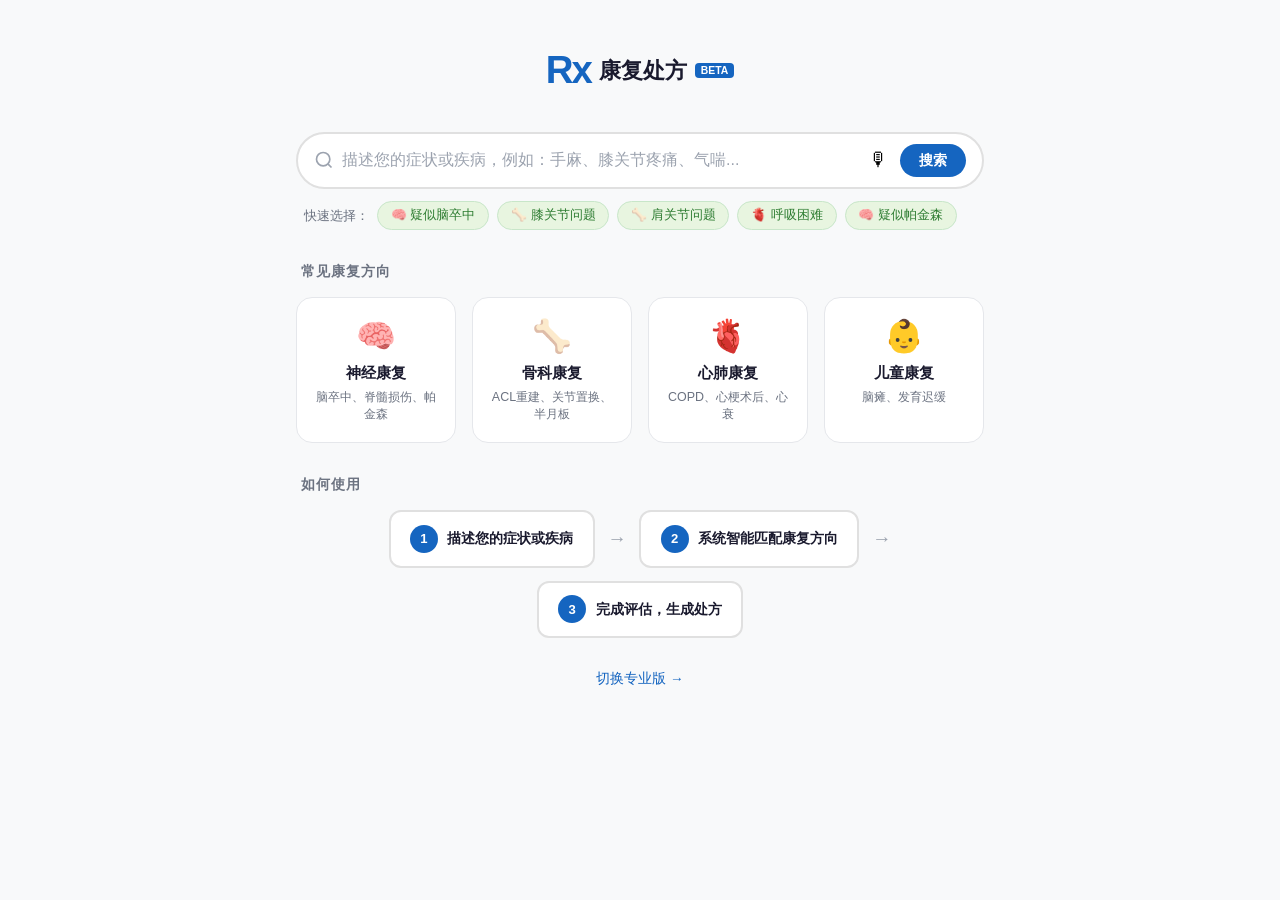
==== v2/index.html @ a76bc7be "feat: 新增 v2 纯HTML版本，完全绕过 MkDocs JS 限制 - 新增 v2/ 目录：纯 HTML/CSS/JS 网站，无 MkDocs 限制 - v2/index.html: 搜索引擎" ====
<!DOCTYPE html>
<html lang="zh-CN">
<head>
  <meta charset="UTF-8">
  <meta name="viewport" content="width=device-width, initial-scale=1.0">
  <title>康复处方助手</title>
  <link rel="stylesheet" href="css/style.css">
</head>
<body>

<div class="rx-hero">
  <!-- Logo -->
  <div class="rx-logo">
    <span class="logo-rx">Rx</span><span class="logo-name">康复处方</span>
    <span class="logo-badge">BETA</span>
  </div>

  <!-- 搜索框 -->
  <form class="rx-search-form" id="rx-search-form">
    <div class="rx-search-box">
      <svg class="rx-search-icon" viewBox="0 0 24 24" width="20" height="20" fill="none" stroke="#9ca3af" stroke-width="2">
        <circle cx="11" cy="11" r="8"/><path d="M21 21l-4.35-4.35"/>
      </svg>
      <input
        type="text"
        id="rx-search-input"
        class="rx-search-input"
        placeholder="描述您的症状或疾病，例如：手麻、膝关节疼痛、气喘..."
        autocomplete="off"
      />
      <div class="rx-search-actions">
        <button type="button" class="rx-mic-btn" id="rx-mic-btn" title="语音输入">🎙</button>
        <button type="submit" class="rx-search-btn" id="rx-search-btn">搜索</button>
      </div>
    </div>

    <!-- 快速标签 -->
    <div class="rx-tags" id="rx-tags">
      <span class="rx-tag-label">快速选择：</span>
      <button class="rx-tag" data-kw="一侧肢体无力、口角歪斜、言语不清">🧠 疑似脑卒中</button>
      <button class="rx-tag" data-kw="膝关节疼痛、肿胀，行走时打软腿">🦴 膝关节问题</button>
      <button class="rx-tag" data-kw="肩膀疼痛、抬臂困难，夜间痛加重">🦴 肩关节问题</button>
      <button class="rx-tag" data-kw="气喘、呼吸困难，活动后加重">🫀 呼吸困难</button>
      <button class="rx-tag" data-kw="手抖、动作缓慢、走路小步">🧠 疑似帕金森</button>
    </div>
  </form>

  <!-- 搜索结果区域 -->
  <div class="rx-results" id="rx-results" style="display:none;">
    <div class="rx-results-header">
      <span id="rx-results-count"></span>
      <button class="rx-clear-btn" id="rx-clear-btn">✕ 清除</button>
    </div>
    <div class="rx-results-list" id="rx-results-list"></div>
  </div>

  <!-- 首页默认展示的卡片 -->
  <div class="rx-default-cards" id="rx-default-cards">
    <div class="rx-section-title">常见康复方向</div>
    <div class="rx-card-grid" id="rx-card-grid">
      <div class="rx-card" data-kw="脑卒中康复">
        <div class="rx-card-icon">🧠</div>
        <div class="rx-card-title">神经康复</div>
        <div class="rx-card-desc">脑卒中、脊髓损伤、帕金森</div>
      </div>
      <div class="rx-card" data-kw="膝关节术后康复">
        <div class="rx-card-icon">🦴</div>
        <div class="rx-card-title">骨科康复</div>
        <div class="rx-card-desc">ACL重建、关节置换、半月板</div>
      </div>
      <div class="rx-card" data-kw="慢阻肺康复">
        <div class="rx-card-icon">🫀</div>
        <div class="rx-card-title">心肺康复</div>
        <div class="rx-card-desc">COPD、心梗术后、心衰</div>
      </div>
      <div class="rx-card" data-kw="儿童康复">
        <div class="rx-card-icon">👶</div>
        <div class="rx-card-title">儿童康复</div>
        <div class="rx-card-desc">脑瘫、发育迟缓</div>
      </div>
    </div>

    <div class="rx-section-title" style="margin-top:2rem;">如何使用</div>
    <div class="rx-steps-grid">
      <div class="rx-step-card">
        <div class="rx-step-num">1</div>
        <div class="rx-step-text">描述您的症状或疾病</div>
      </div>
      <div class="rx-step-arrow">→</div>
      <div class="rx-step-card">
        <div class="rx-step-num">2</div>
        <div class="rx-step-text">系统智能匹配康复方向</div>
      </div>
      <div class="rx-step-arrow">→</div>
      <div class="rx-step-card">
        <div class="rx-step-num">3</div>
        <div class="rx-step-text">完成评估，生成处方</div>
      </div>
    </div>
  </div>

  <!-- 专业版入口 -->
  <div class="rx-pro-link">
    <a href="#" id="rx-mode-link">切换专业版 →</a>
  </div>
</div>

<script src="js/redflags.js"></script>
<script src="js/diagnosis-tree.js"></script>
<script src="js/index.js"></script>
</body>
</html>
---- v2/css/style.css ----
/* ===== 全局 Reset ===== */
*, *::before, *::after { box-sizing: border-box; margin: 0; padding: 0; }
body {
  font-family: -apple-system, BlinkMacSystemFont, "Segoe UI", "PingFang SC", "Microsoft YaHei", sans-serif;
  background: #f8f9fa;
  color: #1a1a2e;
  min-height: 100vh;
}

/* ===== Hero 容器 ===== */
.rx-hero {
  max-width: 720px;
  margin: 0 auto;
  padding: 3rem 1rem 4rem;
}

/* ===== Logo ===== */
.rx-logo {
  display: flex;
  align-items: center;
  gap: 0.5rem;
  justify-content: center;
  margin-bottom: 2.5rem;
}
.logo-rx { font-size: 2.4rem; font-weight: 800; color: #1565C0; letter-spacing: -2px; }
.logo-name { font-size: 1.4rem; font-weight: 600; color: #1a1a2e; }
.logo-badge {
  font-size: 0.65rem; font-weight: 700; color: #fff;
  background: #1565C0; border-radius: 4px;
  padding: 2px 6px; vertical-align: middle;
}

/* ===== 搜索框 ===== */
.rx-search-form { margin-bottom: 2rem; }
.rx-search-box {
  display: flex; align-items: center; gap: 0.5rem;
  background: #fff; border: 2px solid #e0e0e0; border-radius: 999px;
  padding: 0.6rem 1rem; transition: border-color 0.2s;
}
.rx-search-box:focus-within { border-color: #1565C0; box-shadow: 0 0 0 3px rgba(21,101,192,0.12); }
.rx-search-icon { flex-shrink: 0; }
.rx-search-input {
  flex: 1; border: none; outline: none;
  font-size: 1rem; background: transparent; color: #1a1a2e;
}
.rx-search-input::placeholder { color: #9ca3af; }
.rx-search-actions { display: flex; align-items: center; gap: 0.4rem; }
.rx-mic-btn {
  background: none; border: none; font-size: 1.2rem;
  cursor: pointer; padding: 0.3rem; border-radius: 50%;
  transition: background 0.15s;
}
.rx-mic-btn:hover { background: #f3f4f6; }
.rx-search-btn {
  background: #1565C0; color: #fff; border: none;
  border-radius: 999px; padding: 0.45rem 1.2rem;
  font-size: 0.9rem; font-weight: 600; cursor: pointer;
  transition: background 0.15s;
}
.rx-search-btn:hover { background: #0d47a1; }

/* ===== 快速标签 ===== */
.rx-tags {
  display: flex; align-items: center; gap: 0.5rem;
  flex-wrap: wrap; margin-top: 0.8rem; padding: 0 0.5rem;
}
.rx-tag-label { font-size: 0.82rem; color: #6b7280; }
.rx-tag {
  background: #E8F5E0; border: 1px solid #c8e6c9;
  border-radius: 999px; padding: 0.3rem 0.8rem;
  font-size: 0.8rem; color: #2E7D32; cursor: pointer;
  transition: background 0.15s;
}
.rx-tag:hover { background: #c8e6c9; }

/* ===== 搜索结果 ===== */
.rx-results { margin-top: 1.5rem; }
.rx-results-header {
  display: flex; justify-content: space-between; align-items: center;
  margin-bottom: 1rem; font-size: 0.88rem; color: #6b7280;
}
.rx-clear-btn {
  background: none; border: none; color: #9ca3af;
  cursor: pointer; font-size: 0.82rem;
}
.rx-clear-btn:hover { color: #1a1a2e; }
.rx-result-card {
  background: #fff; border: 1px solid #e5e7eb; border-radius: 12px;
  padding: 1rem 1.2rem; margin-bottom: 0.8rem;
  transition: box-shadow 0.15s;
}
.rx-result-card:hover { box-shadow: 0 2px 12px rgba(0,0,0,0.08); }
.rx-result-title { font-size: 1rem; font-weight: 600; color: #1565C0; margin-bottom: 0.3rem; }
.rx-result-desc { font-size: 0.88rem; color: #4b5563; margin-bottom: 0.5rem; }
.rx-result-meta { display: flex; gap: 0.5rem; margin-bottom: 0.8rem; }
.rx-specialty-tag {
  background: #E3F2FD; color: #1565C0;
  border-radius: 999px; padding: 2px 10px;
  font-size: 0.75rem; font-weight: 600;
}
.rx-evidence-tag {
  background: #FCE4EC; color: #C62828;
  border-radius: 999px; padding: 2px 10px;
  font-size: 0.75rem; font-weight: 600;
}
.rx-result-btn {
  background: #1565C0; color: #fff; border: none;
  border-radius: 8px; padding: 0.45rem 1rem;
  font-size: 0.85rem; font-weight: 600; cursor: pointer;
  transition: background 0.15s;
}
.rx-result-btn:hover { background: #0d47a1; }
.rx-no-result {
  background: #fff; border: 1px solid #e5e7eb; border-radius: 12px;
  padding: 1.5rem; color: #4b5563; font-size: 0.9rem;
}
.rx-no-result ul { margin: 0.5rem 0 0 1.2rem; }

/* ===== 默认卡片 ===== */
.rx-default-cards { margin-top: 2rem; }
.rx-section-title {
  font-size: 0.88rem; font-weight: 700; color: #6b7280;
  text-transform: uppercase; letter-spacing: 1px;
  margin-bottom: 1rem; padding: 0 0.3rem;
}
.rx-card-grid {
  display: grid;
  grid-template-columns: repeat(auto-fill, minmax(150px, 1fr));
  gap: 1rem;
}
.rx-card {
  background: #fff; border: 1px solid #e5e7eb; border-radius: 16px;
  padding: 1.2rem 1rem; text-align: center; cursor: pointer;
  transition: box-shadow 0.15s, transform 0.15s;
}
.rx-card:hover { box-shadow: 0 4px 16px rgba(0,0,0,0.1); transform: translateY(-2px); }
.rx-card-icon { font-size: 2rem; margin-bottom: 0.5rem; }
.rx-card-title { font-size: 0.95rem; font-weight: 700; color: #1a1a2e; margin-bottom: 0.3rem; }
.rx-card-desc { font-size: 0.78rem; color: #6b7280; }

/* ===== 步骤 ===== */
.rx-steps-grid {
  display: flex; align-items: center; gap: 0.8rem;
  flex-wrap: wrap; justify-content: center;
}
.rx-step-card {
  background: #fff; border: 2px solid #e0e0e0; border-radius: 12px;
  padding: 0.8rem 1.2rem; display: flex; align-items: center; gap: 0.6rem;
}
.rx-step-num {
  width: 28px; height: 28px; border-radius: 50%;
  background: #1565C0; color: #fff;
  display: flex; align-items: center; justify-content: center;
  font-size: 0.82rem; font-weight: 700; flex-shrink: 0;
}
.rx-step-text { font-size: 0.88rem; font-weight: 600; color: #1a1a2e; }
.rx-step-arrow { font-size: 1.2rem; color: #9ca3af; }

/* ===== 专业版链接 ===== */
.rx-pro-link {
  text-align: center; margin-top: 2rem; font-size: 0.85rem;
}
.rx-pro-link a { color: #1565C0; text-decoration: none; }
.rx-pro-link a:hover { text-decoration: underline; }

/* ===== 评估页 ===== */
.assessment-container {
  max-width: 720px; margin: 0 auto; padding: 2rem 1rem;
}
.assessment-header {
  margin-bottom: 2rem;
}
.assessment-back {
  background: none; border: none; color: #1565C0;
  cursor: pointer; font-size: 0.9rem; padding: 0;
}
.assessment-title {
  font-size: 1.4rem; font-weight: 700; color: #1a1a2e;
  margin: 0.5rem 0;
}
.assessment-subtitle { font-size: 0.9rem; color: #6b7280; }

/* 步骤指示器 */
.step-indicator {
  display: flex; gap: 0; margin-bottom: 2rem;
}
.step-dot {
  flex: 1; height: 4px; background: #e5e7eb; border-radius: 2px;
  margin: 0 2px; transition: background 0.3s;
}
.step-dot.active { background: #1565C0; }
.step-dot.done { background: #2E7D32; }

/* 步骤卡片 */
.step-card {
  background: #fff; border: 1px solid #e5e7eb; border-radius: 16px;
  padding: 1.5rem; margin-bottom: 1.5rem;
}
.step-card-title {
  font-size: 1.1rem; font-weight: 700; color: #1a1a2e;
  margin-bottom: 1.2rem; padding-bottom: 0.8rem;
  border-bottom: 2px solid #f3f4f6;
}
.step-field { margin-bottom: 1.2rem; }
.step-field-label {
  font-size: 0.92rem; font-weight: 600; color: #1a1a2e;
  margin-bottom: 0.5rem;
}
.step-field-hint {
  font-size: 0.78rem; color: #9ca3af; margin-top: 0.3rem;
}
.step-field select, .step-field input[type="text"], .step-field textarea {
  width: 100%; padding: 0.6rem 0.8rem;
  border: 1.5px solid #d1d5db; border-radius: 10px;
  font-size: 0.92rem; color: #1a1a2e;
  background: #fff; transition: border-color 0.15s;
}
.step-field select:focus, .step-field input[type="text"]:focus, .step-field textarea:focus {
  outline: none; border-color: #1565C0; box-shadow: 0 0 0 3px rgba(21,101,192,0.1);
}
.step-field textarea { min-height: 80px; resize: vertical; }
.step-field input[type="range"] {
  width: 100%; accent-color: #1565C0;
}
.range-labels {
  display: flex; justify-content: space-between;
  font-size: 0.75rem; color: #9ca3af; margin-top: 0.3rem;
}

/* 选择题选项 */
.step-options {
  display: flex; flex-direction: column; gap: 0.5rem; margin-top: 0.5rem;
}
.step-option {
  display: flex; align-items: center; gap: 0.6rem;
  background: #f9fafb; border: 1.5px solid #e5e7eb;
  border-radius: 10px; padding: 0.7rem 1rem;
  cursor: pointer; transition: background 0.15s, border-color 0.15s;
  font-size: 0.9rem; color: #1a1a2e;
}
.step-option:hover { background: #E3F2FD; border-color: #1565C0; }
.step-option.selected { background: #E3F2FD; border-color: #1565C0; }
.step-option input[type="radio"] { accent-color: #1565C0; flex-shrink: 0; }
.step-option input[type="checkbox"] { accent-color: #1565C0; flex-shrink: 0; }

/* 按钮行 */
.step-buttons {
  display: flex; gap: 0.8rem; margin-top: 1.5rem;
}
.step-btn {
  flex: 1; padding: 0.7rem 1.2rem; border-radius: 10px;
  font-size: 0.92rem; font-weight: 600; cursor: pointer;
  transition: background 0.15s;
}
.step-btn-prev {
  background: #f3f4f6; color: #4b5563; border: 1px solid #d1d5db;
}
.step-btn-prev:hover { background: #e5e7eb; }
.step-btn-next {
  background: #1565C0; color: #fff; border: none;
}
.step-btn-next:hover { background: #0d47a1; }
.step-btn-next:disabled { background: #9ca3af; cursor: not-allowed; }

/* ===== 处方结果页 ===== */
.rx-prescription {
  max-width: 800px; margin: 0 auto; padding: 2rem 1rem 4rem;
}
.rx-prescription-header { margin-bottom: 2rem; }
.rx-prescription-back {
  background: none; border: none; color: #1565C0;
  cursor: pointer; font-size: 0.9rem; padding: 0;
}
.rx-prescription-title {
  font-size: 1.4rem; font-weight: 700; color: #1a1a2e;
  margin: 0.5rem 0;
}
.rx-prescription-subtitle { font-size: 0.9rem; color: #6b7280; }

/* 处方摘要卡片 */
.rx-summary-card {
  background: linear-gradient(135deg, #1565C0, #0d47a1);
  color: #fff; border-radius: 16px; padding: 1.5rem;
  margin-bottom: 2rem;
}
.rx-summary-row {
  display: flex; justify-content: space-between; align-items: center;
  flex-wrap: wrap; gap: 0.5rem;
}
.rx-summary-diagnosis { font-size: 1.2rem; font-weight: 700; }
.rx-summary-mode {
  background: rgba(255,255,255,0.2); border-radius: 999px;
  padding: 4px 12px; font-size: 0.8rem;
}
.rx-summary-evidence {
  margin-top: 0.8rem; font-size: 0.82rem;
  opacity: 0.85;
}

/* FITT-VP 表格 */
.rx-fittvp-section { margin-bottom: 2rem; }
.rx-fittvp-title {
  font-size: 1.1rem; font-weight: 700; color: #1a1a2e;
  margin-bottom: 1rem; padding-bottom: 0.5rem;
  border-bottom: 2px solid #1565C0;
}
.rx-fittvp-table {
  width: 100%; border-collapse: collapse; background: #fff;
  border-radius: 12px; overflow: hidden;
  box-shadow: 0 1px 4px rgba(0,0,0,0.06);
}
.rx-fittvp-table th {
  background: #E3F2FD; color: #1565C0;
  padding: 0.7rem 1rem; text-align: left;
  font-size: 0.85rem; font-weight: 700;
}
.rx-fittvp-table td {
  padding: 0.7rem 1rem; border-bottom: 1px solid #f3f4f6;
  font-size: 0.88rem; color: #1a1a2e;
}
.rx-fittvp-table tr:last-child td { border-bottom: none; }

/* 注意事项 */
.rx-precautions {
  background: #fff; border: 1px solid #e5e7eb;
  border-radius: 12px; padding: 1.2rem; margin-bottom: 2rem;
}
.rx-precautions-title {
  font-size: 1rem; font-weight: 700; color: #C62828;
  margin-bottom: 0.8rem;
}
.rx-precautions-list { list-style: none; }
.rx-precautions-list li {
  padding: 0.4rem 0; font-size: 0.88rem; color: #4b5563;
  padding-left: 1.2rem; position: relative;
}
.rx-precautions-list li::before {
  content: "•"; color: #C62828; font-weight: 700;
  position: absolute; left: 0;
}

/* 参考文献抽屉 */
.rx-evidence-drawer {
  position: fixed; top: 0; right: -420px; width: 400px; height: 100vh;
  background: #fff; box-shadow: -4px 0 24px rgba(0,0,0,0.15);
  transition: right 0.3s; z-index: 1000;
  display: flex; flex-direction: column;
}
.rx-evidence-drawer.open { right: 0; }
.rx-drawer-header {
  display: flex; justify-content: space-between; align-items: center;
  padding: 1rem 1.2rem; border-bottom: 1px solid #e5e7eb;
}
.rx-drawer-title { font-size: 1rem; font-weight: 700; color: #1a1a2e; }
.rx-drawer-close {
  background: none; border: none; font-size: 1.2rem;
  cursor: pointer; color: #6b7280;
}
.rx-drawer-body { flex: 1; overflow-y: auto; padding: 1rem 1.2rem; }
.rx-ref-item {
  padding: 0.8rem 0; border-bottom: 1px solid #f3f4f6;
}
.rx-ref-item:last-child { border-bottom: none; }
.rx-ref-title { font-size: 0.88rem; font-weight: 600; color: #1a1a2e; }
.rx-ref-meta { font-size: 0.78rem; color: #9ca3af; margin-top: 0.2rem; }
.rx-ref-level {
  display: inline-block; border-radius: 4px; padding: 1px 6px;
  font-size: 0.7rem; font-weight: 700; margin-top: 0.3rem;
}
.rx-ref-level-1 { background: #FCE4EC; color: #C62828; }
.rx-ref-level-2 { background: #FFF3E0; color: #E65100; }
.rx-ref-level-3 { background: #E8F5E0; color: #2E7D32; }

/* 抽屉触发按钮 */
.rx-drawer-toggle {
  background: #E3F2FD; color: #1565C0; border: none;
  border-radius: 8px; padding: 0.5rem 1rem;
  font-size: 0.85rem; font-weight: 600; cursor: pointer;
  margin-top: 1rem; transition: background 0.15s;
}
.rx-drawer-toggle:hover { background: #BBDEFB; }

/* ===== 红旗弹窗 ===== */
.rx-redflag-overlay {
  position: fixed; top: 0; left: 0; width: 100%; height: 100%;
  background: rgba(0,0,0,0.5); z-index: 2000;
  display: flex; align-items: center; justify-content: center;
}
.rx-redflag-modal {
  background: #fff; border-radius: 16px; padding: 2rem;
  max-width: 480px; width: 90%; max-height: 80vh; overflow-y: auto;
}
.rx-redflag-icon { font-size: 3rem; text-align: center; margin-bottom: 1rem; }
.rx-redflag-title {
  font-size: 1.2rem; font-weight: 700; color: #C62828;
  text-align: center; margin-bottom: 1rem;
}
.rx-redflag-list { list-style: none; margin-bottom: 1.5rem; }
.rx-redflag-list li {
  padding: 0.5rem 0; font-size: 0.9rem; color: #4b5563;
  padding-left: 1.5rem; position: relative;
}
.rx-redflag-list li::before {
  content: "⚠"; color: #C62828; font-weight: 700;
  position: absolute; left: 0;
}
.rx-redflag-btn {
  display: block; width: 100%; padding: 0.7rem;
  background: #C62828; color: #fff; border: none;
  border-radius: 10px; font-size: 0.92rem; font-weight: 600;
  cursor: pointer; text-align: center; transition: background 0.15s;
}
.rx-redflag-btn:hover { background: #b71c1c; }

/* ===== 响应式 ===== */
@media (max-width: 640px) {
  .rx-hero { padding: 2rem 0.8rem 3rem; }
  .rx-card-grid { grid-template-columns: repeat(2, 1fr); }
  .rx-steps-grid { flex-direction: column; }
  .rx-step-arrow { transform: rotate(90deg); }
  .step-indicator { gap: 0; }
  .rx-fittvp-table { font-size: 0.82rem; }
  .rx-evidence-drawer { width: 100%; right: -100%; }
}
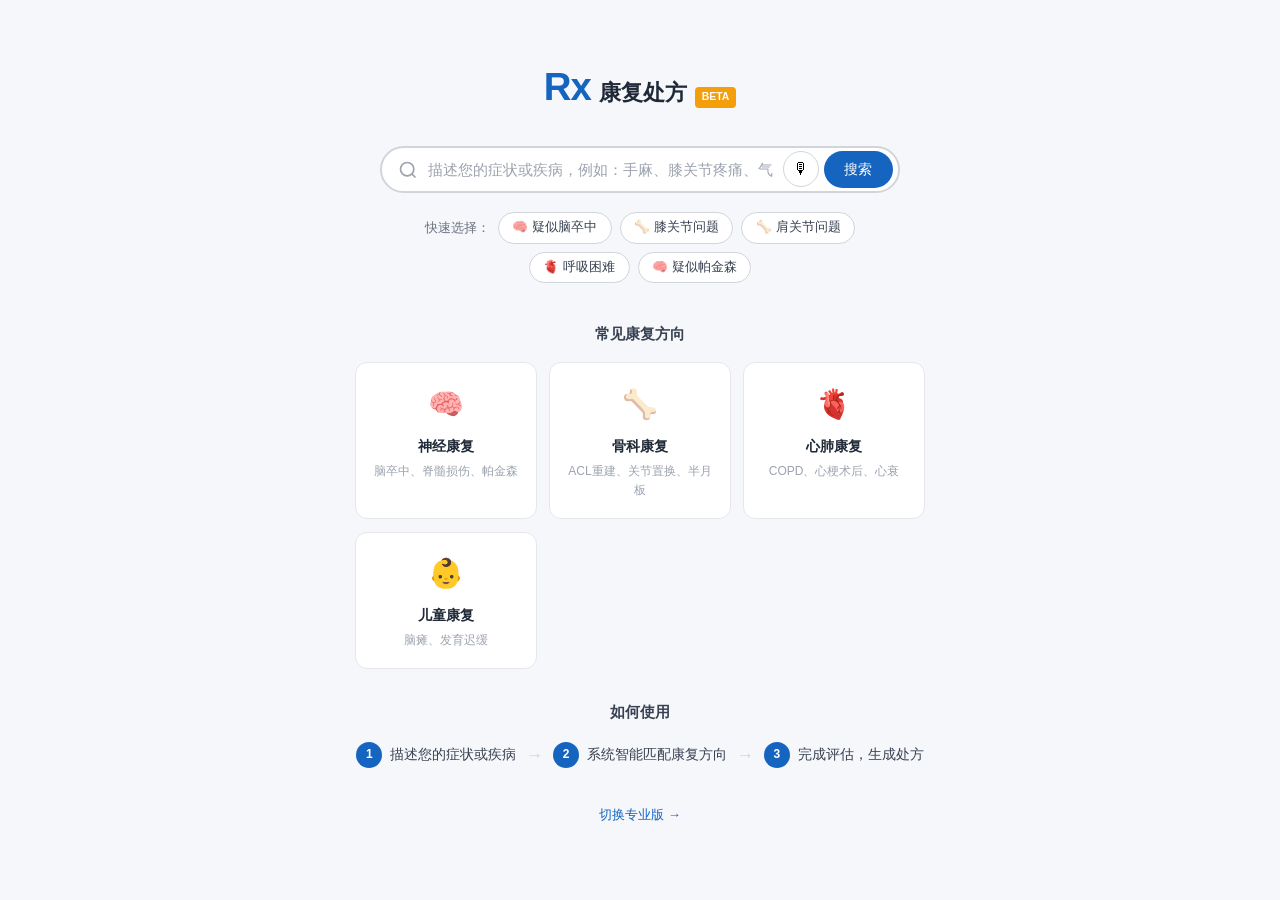
==== commit 164f623e: "fix(v2): 给所有 HTML 的 CSS 链接加版本号，强制浏览器刷新缓存" ====
--- a/v2/index.html
+++ b/v2/index.html
@@ -4,7 +4,7 @@
   <meta charset="UTF-8">
   <meta name="viewport" content="width=device-width, initial-scale=1.0">
   <title>康复处方助手</title>
-  <link rel="stylesheet" href="css/style.css">
+  <link rel="stylesheet" href="css/style.css?v=20260601">
 </head>
 <body>
 
--- a/v2/css/style.css
+++ b/v2/css/style.css
@@ -1,424 +1,292 @@
-/* ===== 全局 Reset ===== */
-*, *::before, *::after { box-sizing: border-box; margin: 0; padding: 0; }
-body {
-  font-family: -apple-system, BlinkMacSystemFont, "Segoe UI", "PingFang SC", "Microsoft YaHei", sans-serif;
-  background: #f8f9fa;
-  color: #1a1a2e;
-  min-height: 100vh;
-}
-
-/* ===== Hero 容器 ===== */
-.rx-hero {
-  max-width: 720px;
-  margin: 0 auto;
-  padding: 3rem 1rem 4rem;
-}
-
-/* ===== Logo ===== */
-.rx-logo {
-  display: flex;
-  align-items: center;
-  gap: 0.5rem;
-  justify-content: center;
-  margin-bottom: 2.5rem;
-}
-.logo-rx { font-size: 2.4rem; font-weight: 800; color: #1565C0; letter-spacing: -2px; }
-.logo-name { font-size: 1.4rem; font-weight: 600; color: #1a1a2e; }
-.logo-badge {
-  font-size: 0.65rem; font-weight: 700; color: #fff;
-  background: #1565C0; border-radius: 4px;
-  padding: 2px 6px; vertical-align: middle;
-}
-
-/* ===== 搜索框 ===== */
-.rx-search-form { margin-bottom: 2rem; }
-.rx-search-box {
-  display: flex; align-items: center; gap: 0.5rem;
-  background: #fff; border: 2px solid #e0e0e0; border-radius: 999px;
-  padding: 0.6rem 1rem; transition: border-color 0.2s;
-}
-.rx-search-box:focus-within { border-color: #1565C0; box-shadow: 0 0 0 3px rgba(21,101,192,0.12); }
-.rx-search-icon { flex-shrink: 0; }
-.rx-search-input {
-  flex: 1; border: none; outline: none;
-  font-size: 1rem; background: transparent; color: #1a1a2e;
-}
-.rx-search-input::placeholder { color: #9ca3af; }
-.rx-search-actions { display: flex; align-items: center; gap: 0.4rem; }
-.rx-mic-btn {
-  background: none; border: none; font-size: 1.2rem;
-  cursor: pointer; padding: 0.3rem; border-radius: 50%;
-  transition: background 0.15s;
-}
-.rx-mic-btn:hover { background: #f3f4f6; }
-.rx-search-btn {
-  background: #1565C0; color: #fff; border: none;
-  border-radius: 999px; padding: 0.45rem 1.2rem;
-  font-size: 0.9rem; font-weight: 600; cursor: pointer;
-  transition: background 0.15s;
-}
-.rx-search-btn:hover { background: #0d47a1; }
-
-/* ===== 快速标签 ===== */
-.rx-tags {
-  display: flex; align-items: center; gap: 0.5rem;
-  flex-wrap: wrap; margin-top: 0.8rem; padding: 0 0.5rem;
-}
-.rx-tag-label { font-size: 0.82rem; color: #6b7280; }
-.rx-tag {
-  background: #E8F5E0; border: 1px solid #c8e6c9;
-  border-radius: 999px; padding: 0.3rem 0.8rem;
-  font-size: 0.8rem; color: #2E7D32; cursor: pointer;
-  transition: background 0.15s;
-}
-.rx-tag:hover { background: #c8e6c9; }
-
-/* ===== 搜索结果 ===== */
-.rx-results { margin-top: 1.5rem; }
-.rx-results-header {
-  display: flex; justify-content: space-between; align-items: center;
-  margin-bottom: 1rem; font-size: 0.88rem; color: #6b7280;
-}
-.rx-clear-btn {
-  background: none; border: none; color: #9ca3af;
-  cursor: pointer; font-size: 0.82rem;
-}
-.rx-clear-btn:hover { color: #1a1a2e; }
-.rx-result-card {
-  background: #fff; border: 1px solid #e5e7eb; border-radius: 12px;
-  padding: 1rem 1.2rem; margin-bottom: 0.8rem;
-  transition: box-shadow 0.15s;
-}
-.rx-result-card:hover { box-shadow: 0 2px 12px rgba(0,0,0,0.08); }
-.rx-result-title { font-size: 1rem; font-weight: 600; color: #1565C0; margin-bottom: 0.3rem; }
-.rx-result-desc { font-size: 0.88rem; color: #4b5563; margin-bottom: 0.5rem; }
-.rx-result-meta { display: flex; gap: 0.5rem; margin-bottom: 0.8rem; }
-.rx-specialty-tag {
-  background: #E3F2FD; color: #1565C0;
-  border-radius: 999px; padding: 2px 10px;
-  font-size: 0.75rem; font-weight: 600;
-}
-.rx-evidence-tag {
-  background: #FCE4EC; color: #C62828;
-  border-radius: 999px; padding: 2px 10px;
-  font-size: 0.75rem; font-weight: 600;
-}
-.rx-result-btn {
-  background: #1565C0; color: #fff; border: none;
-  border-radius: 8px; padding: 0.45rem 1rem;
-  font-size: 0.85rem; font-weight: 600; cursor: pointer;
-  transition: background 0.15s;
-}
-.rx-result-btn:hover { background: #0d47a1; }
-.rx-no-result {
-  background: #fff; border: 1px solid #e5e7eb; border-radius: 12px;
-  padding: 1.5rem; color: #4b5563; font-size: 0.9rem;
-}
-.rx-no-result ul { margin: 0.5rem 0 0 1.2rem; }
-
-/* ===== 默认卡片 ===== */
-.rx-default-cards { margin-top: 2rem; }
-.rx-section-title {
-  font-size: 0.88rem; font-weight: 700; color: #6b7280;
-  text-transform: uppercase; letter-spacing: 1px;
-  margin-bottom: 1rem; padding: 0 0.3rem;
-}
-.rx-card-grid {
-  display: grid;
-  grid-template-columns: repeat(auto-fill, minmax(150px, 1fr));
-  gap: 1rem;
-}
-.rx-card {
-  background: #fff; border: 1px solid #e5e7eb; border-radius: 16px;
-  padding: 1.2rem 1rem; text-align: center; cursor: pointer;
-  transition: box-shadow 0.15s, transform 0.15s;
-}
-.rx-card:hover { box-shadow: 0 4px 16px rgba(0,0,0,0.1); transform: translateY(-2px); }
-.rx-card-icon { font-size: 2rem; margin-bottom: 0.5rem; }
-.rx-card-title { font-size: 0.95rem; font-weight: 700; color: #1a1a2e; margin-bottom: 0.3rem; }
-.rx-card-desc { font-size: 0.78rem; color: #6b7280; }
-
-/* ===== 步骤 ===== */
-.rx-steps-grid {
-  display: flex; align-items: center; gap: 0.8rem;
-  flex-wrap: wrap; justify-content: center;
-}
-.rx-step-card {
-  background: #fff; border: 2px solid #e0e0e0; border-radius: 12px;
-  padding: 0.8rem 1.2rem; display: flex; align-items: center; gap: 0.6rem;
-}
-.rx-step-num {
-  width: 28px; height: 28px; border-radius: 50%;
-  background: #1565C0; color: #fff;
-  display: flex; align-items: center; justify-content: center;
-  font-size: 0.82rem; font-weight: 700; flex-shrink: 0;
-}
-.rx-step-text { font-size: 0.88rem; font-weight: 600; color: #1a1a2e; }
-.rx-step-arrow { font-size: 1.2rem; color: #9ca3af; }
-
-/* ===== 专业版链接 ===== */
-.rx-pro-link {
-  text-align: center; margin-top: 2rem; font-size: 0.85rem;
-}
-.rx-pro-link a { color: #1565C0; text-decoration: none; }
-.rx-pro-link a:hover { text-decoration: underline; }
-
-/* ===== 评估页 ===== */
-.assessment-container {
-  max-width: 720px; margin: 0 auto; padding: 2rem 1rem;
-}
-.assessment-header {
-  margin-bottom: 2rem;
-}
-.assessment-back {
-  background: none; border: none; color: #1565C0;
-  cursor: pointer; font-size: 0.9rem; padding: 0;
-}
-.assessment-title {
-  font-size: 1.4rem; font-weight: 700; color: #1a1a2e;
-  margin: 0.5rem 0;
-}
-.assessment-subtitle { font-size: 0.9rem; color: #6b7280; }
-
-/* 步骤指示器 */
-.step-indicator {
-  display: flex; gap: 0; margin-bottom: 2rem;
-}
-.step-dot {
-  flex: 1; height: 4px; background: #e5e7eb; border-radius: 2px;
-  margin: 0 2px; transition: background 0.3s;
-}
-.step-dot.active { background: #1565C0; }
-.step-dot.done { background: #2E7D32; }
-
-/* 步骤卡片 */
-.step-card {
-  background: #fff; border: 1px solid #e5e7eb; border-radius: 16px;
-  padding: 1.5rem; margin-bottom: 1.5rem;
-}
-.step-card-title {
-  font-size: 1.1rem; font-weight: 700; color: #1a1a2e;
-  margin-bottom: 1.2rem; padding-bottom: 0.8rem;
-  border-bottom: 2px solid #f3f4f6;
-}
-.step-field { margin-bottom: 1.2rem; }
-.step-field-label {
-  font-size: 0.92rem; font-weight: 600; color: #1a1a2e;
-  margin-bottom: 0.5rem;
-}
-.step-field-hint {
-  font-size: 0.78rem; color: #9ca3af; margin-top: 0.3rem;
-}
-.step-field select, .step-field input[type="text"], .step-field textarea {
-  width: 100%; padding: 0.6rem 0.8rem;
-  border: 1.5px solid #d1d5db; border-radius: 10px;
-  font-size: 0.92rem; color: #1a1a2e;
-  background: #fff; transition: border-color 0.15s;
-}
-.step-field select:focus, .step-field input[type="text"]:focus, .step-field textarea:focus {
-  outline: none; border-color: #1565C0; box-shadow: 0 0 0 3px rgba(21,101,192,0.1);
-}
-.step-field textarea { min-height: 80px; resize: vertical; }
-.step-field input[type="range"] {
-  width: 100%; accent-color: #1565C0;
-}
-.range-labels {
-  display: flex; justify-content: space-between;
-  font-size: 0.75rem; color: #9ca3af; margin-top: 0.3rem;
-}
-
-/* 选择题选项 */
-.step-options {
-  display: flex; flex-direction: column; gap: 0.5rem; margin-top: 0.5rem;
-}
-.step-option {
-  display: flex; align-items: center; gap: 0.6rem;
-  background: #f9fafb; border: 1.5px solid #e5e7eb;
-  border-radius: 10px; padding: 0.7rem 1rem;
-  cursor: pointer; transition: background 0.15s, border-color 0.15s;
-  font-size: 0.9rem; color: #1a1a2e;
-}
-.step-option:hover { background: #E3F2FD; border-color: #1565C0; }
-.step-option.selected { background: #E3F2FD; border-color: #1565C0; }
-.step-option input[type="radio"] { accent-color: #1565C0; flex-shrink: 0; }
-.step-option input[type="checkbox"] { accent-color: #1565C0; flex-shrink: 0; }
-
-/* 按钮行 */
-.step-buttons {
-  display: flex; gap: 0.8rem; margin-top: 1.5rem;
-}
-.step-btn {
-  flex: 1; padding: 0.7rem 1.2rem; border-radius: 10px;
-  font-size: 0.92rem; font-weight: 600; cursor: pointer;
-  transition: background 0.15s;
-}
-.step-btn-prev {
-  background: #f3f4f6; color: #4b5563; border: 1px solid #d1d5db;
-}
-.step-btn-prev:hover { background: #e5e7eb; }
-.step-btn-next {
-  background: #1565C0; color: #fff; border: none;
-}
-.step-btn-next:hover { background: #0d47a1; }
-.step-btn-next:disabled { background: #9ca3af; cursor: not-allowed; }
-
-/* ===== 处方结果页 ===== */
-.rx-prescription {
-  max-width: 800px; margin: 0 auto; padding: 2rem 1rem 4rem;
-}
-.rx-prescription-header { margin-bottom: 2rem; }
-.rx-prescription-back {
-  background: none; border: none; color: #1565C0;
-  cursor: pointer; font-size: 0.9rem; padding: 0;
-}
-.rx-prescription-title {
-  font-size: 1.4rem; font-weight: 700; color: #1a1a2e;
-  margin: 0.5rem 0;
-}
-.rx-prescription-subtitle { font-size: 0.9rem; color: #6b7280; }
-
-/* 处方摘要卡片 */
-.rx-summary-card {
-  background: linear-gradient(135deg, #1565C0, #0d47a1);
-  color: #fff; border-radius: 16px; padding: 1.5rem;
-  margin-bottom: 2rem;
-}
-.rx-summary-row {
-  display: flex; justify-content: space-between; align-items: center;
-  flex-wrap: wrap; gap: 0.5rem;
-}
-.rx-summary-diagnosis { font-size: 1.2rem; font-weight: 700; }
-.rx-summary-mode {
-  background: rgba(255,255,255,0.2); border-radius: 999px;
-  padding: 4px 12px; font-size: 0.8rem;
-}
-.rx-summary-evidence {
-  margin-top: 0.8rem; font-size: 0.82rem;
-  opacity: 0.85;
+/* ============================================================
+   rehab-prescription-guide / v2  |  style.css
+   首页（rx- 前缀）、评估页（as- 前缀）、处方页（rx- 前缀）
+   ============================================================ */
+
+/* ---------- 全局 ---------- */
+*{box-sizing:border-box;margin:0;padding:0}
+body{font-family:-apple-system,'PingFang SC','Microsoft YaHei',sans-serif;background:#F5F7FA;color:#1F2937;line-height:1.6}
+
+/* ============================================================
+   一、首页 index.html（rx- 前缀）
+   ============================================================ */
+.rx-hero{
+  max-width:640px;margin:0 auto;padding:3.5rem 1.2rem 2.5rem;text-align:center;
+}
+
+/* Logo */
+.rx-logo{display:flex;align-items:baseline;justify-content:center;gap:.5rem;margin-bottom:1.8rem}
+.logo-rx{font-size:2.4rem;font-weight:800;color:#1565C0;letter-spacing:-1px}
+.logo-name{font-size:1.4rem;font-weight:600;color:#1F2937}
+.logo-badge{font-size:.65rem;font-weight:600;color:#fff;background:#F59E0B;padding:2px 7px;border-radius:4px;vertical-align:super}
+
+/* 搜索表单 */
+.rx-search-form{max-width:520px;margin:0 auto}
+.rx-search-box{
+  display:flex;align-items:center;gap:.6rem;
+  background:#fff;border:2px solid #D1D5DB;border-radius:40px;
+  padding:.2rem .3rem .2rem 1rem;transition:border-color .2s;
+}
+.rx-search-box:focus-within{border-color:#1565C0;box-shadow:0 0 0 3px rgba(21,101,192,.12)}
+.rx-search-icon{flex-shrink:0;color:#9CA3AF}
+.rx-search-input{
+  flex:1;border:none;outline:none;font-size:.95rem;background:transparent;
+  padding:.55rem 0;color:#1F2937;
+}
+.rx-search-input::placeholder{color:#9CA3AF}
+.rx-search-actions{display:flex;gap:.3rem;flex-shrink:0}
+.rx-mic-btn{
+  width:36px;height:36px;border-radius:50%;border:1px solid #D1D5DB;
+  background:#fff;font-size:1rem;cursor:pointer;display:flex;
+  align-items:center;justify-content:center;transition:background .15s;
+}
+.rx-mic-btn:hover{background:#F3F4F6}
+.rx-search-btn{
+  padding:.55rem 1.3rem;border:none;border-radius:40px;
+  background:#1565C0;color:#fff;font-size:.9rem;font-weight:500;
+  cursor:pointer;white-space:nowrap;transition:background .15s;
+}
+.rx-search-btn:hover{background:#0D47A1}
+
+/* 快速标签 */
+.rx-tags{display:flex;flex-wrap:wrap;justify-content:center;gap:.5rem;margin-top:1.2rem;align-items:center}
+.rx-tag-label{font-size:.82rem;color:#6B7280}
+.rx-tag{
+  padding:.38rem .85rem;border:1px solid #D1D5DB;border-radius:20px;
+  font-size:.8rem;color:#374151;background:#fff;cursor:pointer;transition:all .15s;
+}
+.rx-tag:hover{background:#EFF6FF;border-color:#1565C0;color:#1565C0}
+
+/* 搜索结果区 */
+.rx-results{display:none;max-width:540px;margin:1.5rem auto 0;text-align:left}
+.rx-results-header{display:flex;align-items:center;justify-content:space-between;margin-bottom:.7rem}
+#rx-results-count{font-size:.85rem;color:#374151;font-weight:500}
+.rx-clear-btn{font-size:.8rem;color:#9CA3AF;background:none;border:none;cursor:pointer;padding:.2rem .5rem}
+.rx-clear-btn:hover{color:#EF4444}
+.rx-result-card{
+  background:#fff;border:1px solid #E5E7EB;border-radius:10px;
+  padding:.9rem 1.1rem;margin-bottom:.6rem;transition:box-shadow .15s;
+}
+.rx-result-card:hover{box-shadow:0 2px 12px rgba(0,0,0,.08)}
+.rx-result-title{font-size:.95rem;font-weight:600;color:#1F2937;margin-bottom:.2rem}
+.rx-result-desc{font-size:.8rem;color:#6B7280;margin-bottom:.5rem}
+.rx-result-meta{display:flex;align-items:center;gap:.6rem;flex-wrap:wrap}
+.rx-specialty-tag{font-size:.7rem;padding:2px 8px;border-radius:4px;background:#EFF6FF;color:#1565C0;font-weight:500}
+.rx-evidence-tag{font-size:.7rem;padding:2px 8px;border-radius:4px;background:#F0FDF4;color:#15803D}
+.rx-result-btn{
+  display:block;width:100%;margin-top:.7rem;padding:.5rem;border:1px solid #1565C0;
+  border-radius:8px;background:#fff;color:#1565C0;font-size:.85rem;
+  cursor:pointer;transition:all .15s;
+}
+.rx-result-btn:hover{background:#1565C0;color:#fff}
+.rx-no-result{color:#9CA3AF;font-size:.88rem;line-height:1.8}
+.rx-no-result ul{padding-left:1.2rem;margin-top:.4rem}
+
+/* 默认卡片区 */
+.rx-default-cards{max-width:640px;margin:2.5rem auto 0;padding:0 1rem}
+.rx-section-title{font-size:.92rem;font-weight:600;color:#374151;margin-bottom:1rem}
+.rx-card-grid{display:grid;grid-template-columns:repeat(auto-fill,minmax(140px,1fr));gap:.8rem}
+.rx-card{
+  background:#fff;border:1px solid #E5E7EB;border-radius:12px;
+  padding:1.1rem .9rem;text-align:center;cursor:pointer;transition:all .2s;
+}
+.rx-card:hover{border-color:#1565C0;box-shadow:0 4px 16px rgba(21,101,192,.1);transform:translateY(-2px)}
+.rx-card-icon{font-size:1.8rem;margin-bottom:.5rem}
+.rx-card-title{font-size:.9rem;font-weight:600;color:#1F2937;margin-bottom:.25rem}
+.rx-card-desc{font-size:.75rem;color:#9CA3AF}
+
+/* 使用步骤 */
+.rx-steps-grid{display:flex;align-items:center;gap:.6rem;flex-wrap:wrap;justify-content:center;margin-top:.5rem}
+.rx-step-card{display:flex;align-items:center;gap:.5rem;font-size:.85rem;color:#374151}
+.rx-step-num{
+  width:26px;height:26px;border-radius:50%;
+  background:#1565C0;color:#fff;font-size:.75rem;font-weight:700;
+  display:flex;align-items:center;justify-content:center;flex-shrink:0;
+}
+.rx-step-arrow{color:#D1D5DB;font-size:1.1rem}
+.rx-pro-link{text-align:center;margin-top:2rem}
+.rx-pro-link a{font-size:.82rem;color:#1565C0;text-decoration:none}
+.rx-pro-link a:hover{text-decoration:underline}
+
+/* ============================================================
+   二、评估页 assessment.html（as- 前缀）
+   ============================================================ */
+.as-container{max-width:760px;margin:0 auto;padding:1.5rem 1rem 3rem}
+.as-header{display:flex;align-items:center;gap:.8rem;margin-bottom:1.5rem}
+.as-back{font-size:.85rem;color:#6B7280;cursor:pointer;background:none;border:none;padding:.3rem .5rem;border-radius:6px;transition:background .15s}
+.as-back:hover{background:#F3F4F6;color:#1565C0}
+.as-title{font-size:1.2rem;font-weight:700;color:#1F2937}
+.as-subtitle{font-size:.85rem;color:#6B7280;margin-top:.15rem}
+
+/* 进度条 */
+.as-progress{display:flex;gap:0;margin-bottom:1.8rem;align-items:flex-start}
+.as-step{display:flex;flex-direction:column;align-items:center;flex:1;position:relative}
+.as-step-num{
+  width:28px;height:28px;border-radius:50%;font-size:.78rem;font-weight:700;
+  display:flex;align-items:center;justify-content:center;
+  background:#E5E7EB;color:#9CA3AF;transition:all .2s;z-index:1;
+}
+.as-step.active .as-step-num{background:#1565C0;color:#fff}
+.as-step.done .as-step-num{background:#059669;color:#fff}
+.as-step-label{font-size:.7rem;color:#9CA3AF;margin-top:.35rem;text-align:center;max-width:80px}
+.as-step.active .as-step-label{color:#1565C0;font-weight:500}
+.as-step.done .as-step-label{color:#059669}
+.as-step-line{
+  position:absolute;top:14px;left:calc(50% + 16px);width:calc(100% - 32px);height:2px;
+  background:#E5E7EB;
+}
+.as-step.done .as-step-line{background:#059669}
+
+/* 表单 */
+.as-form-section{background:#fff;border-radius:12px;padding:1.2rem 1.4rem;margin-bottom:1.2rem;box-shadow:0 1px 4px rgba(0,0,0,.05)}
+.as-section-title{font-size:.95rem;font-weight:600;color:#1F2937;margin-bottom:1rem;display:flex;align-items:center;gap:.5rem}
+.as-section-guide{font-size:.72rem;color:#9CA3AF;font-weight:400}
+.as-field{margin-bottom:1rem}
+.as-field:last-child{margin-bottom:0}
+.as-label{display:block;font-size:.85rem;font-weight:500;color:#374151;margin-bottom:.4rem}
+.as-required{color:#EF4444;margin-left:2px}
+.as-input,.as-select{
+  width:100%;padding:.6rem .9rem;border:1px solid #D1D5DB;border-radius:8px;
+  font-size:.9rem;color:#1F2937;background:#fff;transition:border-color .15s;
+}
+.as-input:focus,.as-select:focus{outline:none;border-color:#1565C0;box-shadow:0 0 0 3px rgba(21,101,192,.1)}
+.as-input::placeholder{color:#9CA3AF}
+.as-radio-group,.as-checkbox-group{display:flex;flex-direction:column;gap:.5rem}
+.as-radio-item,.as-checkbox-item{display:flex;align-items:center;gap:.5rem;font-size:.85rem;color:#374151;cursor:pointer}
+.as-radio-item input,.as-checkbox-item input{accent-color:#1565C0;width:16px;height:16px;flex-shrink:0}
+.as-scale-labels{display:flex;justify-content:space-between;font-size:.72rem;color:#9CA3AF;margin-top:.3rem}
+.as-auto-score{
+  display:inline-block;font-size:.72rem;color:#059669;background:#F0FDF4;
+  padding:2px 8px;border-radius:4px;margin-left:.5rem;
+}
+
+/* 提交栏 */
+.as-submit-bar{
+  position:sticky;bottom:0;background:#fff;border-top:1px solid #E5E7EB;
+  padding:1rem 0;display:flex;justify-content:space-between;gap:1rem;z-index:10;
+}
+.as-submit-btn{
+  flex:1;padding:.75rem;border:none;border-radius:10px;
+  background:#1565C0;color:#fff;font-size:.95rem;font-weight:500;
+  cursor:pointer;transition:background .15s;
+}
+.as-submit-btn:hover{background:#0D47A1}
+.as-submit-btn:disabled{background:#D1D5DB;color:#9CA3AF;cursor:not-allowed}
+.as-back-btn{
+  padding:.75rem 1.5rem;border:1px solid #D1D5DB;border-radius:10px;
+  background:#fff;color:#374151;font-size:.9rem;cursor:pointer;transition:all .15s;
+}
+.as-back-btn:hover{background:#F3F4F6;border-color:#9CA3AF}
+
+/* ============================================================
+   三、处方结果页 prescription.html（rx- 前缀）
+   ============================================================ */
+.nav-bar{
+  display:flex;align-items:center;justify-content:space-between;
+  padding:.7rem 1.2rem;background:#fff;border-bottom:1px solid #E5E7EB;
+  position:sticky;top:0;z-index:50;
+}
+.nav-logo{font-size:1rem;font-weight:700;color:#1565C0;cursor:pointer}
+.nav-back{font-size:.85rem;color:#6B7280;cursor:pointer}
+.nav-back:hover{color:#1565C0}
+
+.rx-container{max-width:760px;margin:0 auto;padding:1.5rem 1rem 3rem}
+
+/* 红旗警告 */
+.rx-redflag-overlay{
+  position:fixed;inset:0;background:rgba(0,0,0,.45);z-index:1000;
+  display:flex;align-items:center;justify-content:center;
+}
+.rx-redflag-modal{
+  background:#fff;border-radius:16px;padding:2rem 2.2rem;max-width:460px;width:90%;
+  box-shadow:0 20px 60px rgba(0,0,0,.2);text-align:center;
+}
+.rx-redflag-icon{font-size:2.5rem;margin-bottom:.8rem}
+.rx-redflag-title{font-size:1.1rem;font-weight:700;color:#DC2626;margin-bottom:.8rem}
+.rx-redflag-list{text-align:left;font-size:.88rem;color:#374151;line-height:1.8;padding-left:1rem}
+.rx-redflag-btn{
+  display:block;margin-top:1.2rem;padding:.6rem 1.5rem;border:1px solid #D1D5DB;
+  border-radius:8px;background:#fff;color:#374151;font-size:.88rem;cursor:pointer;
+  text-decoration:none;text-align:center;transition:all .15s;
+}
+.rx-redflag-btn:hover{background:#F3F4F6}
+
+/* 处方头部 */
+.rx-evidence-header{
+  display:flex;align-items:center;gap:.7rem;
+  background:#F0F9FF;border:1px solid #BAE6FD;border-radius:10px;
+  padding:.6rem 1rem;margin-bottom:1.2rem;font-size:.82rem;color:#0C4A6E;flex-wrap:wrap;
+}
+.rx-evidence-badge{
+  background:#1565C0;color:#fff;padding:2px 10px;border-radius:6px;
+  font-size:.72rem;font-weight:600;white-space:nowrap;
 }
 
 /* FITT-VP 表格 */
-.rx-fittvp-section { margin-bottom: 2rem; }
-.rx-fittvp-title {
-  font-size: 1.1rem; font-weight: 700; color: #1a1a2e;
-  margin-bottom: 1rem; padding-bottom: 0.5rem;
-  border-bottom: 2px solid #1565C0;
-}
-.rx-fittvp-table {
-  width: 100%; border-collapse: collapse; background: #fff;
-  border-radius: 12px; overflow: hidden;
-  box-shadow: 0 1px 4px rgba(0,0,0,0.06);
-}
-.rx-fittvp-table th {
-  background: #E3F2FD; color: #1565C0;
-  padding: 0.7rem 1rem; text-align: left;
-  font-size: 0.85rem; font-weight: 700;
-}
-.rx-fittvp-table td {
-  padding: 0.7rem 1rem; border-bottom: 1px solid #f3f4f6;
-  font-size: 0.88rem; color: #1a1a2e;
-}
-.rx-fittvp-table tr:last-child td { border-bottom: none; }
-
-/* 注意事项 */
-.rx-precautions {
-  background: #fff; border: 1px solid #e5e7eb;
-  border-radius: 12px; padding: 1.2rem; margin-bottom: 2rem;
-}
-.rx-precautions-title {
-  font-size: 1rem; font-weight: 700; color: #C62828;
-  margin-bottom: 0.8rem;
-}
-.rx-precautions-list { list-style: none; }
-.rx-precautions-list li {
-  padding: 0.4rem 0; font-size: 0.88rem; color: #4b5563;
-  padding-left: 1.2rem; position: relative;
-}
-.rx-precautions-list li::before {
-  content: "•"; color: #C62828; font-weight: 700;
-  position: absolute; left: 0;
-}
-
-/* 参考文献抽屉 */
-.rx-evidence-drawer {
-  position: fixed; top: 0; right: -420px; width: 400px; height: 100vh;
-  background: #fff; box-shadow: -4px 0 24px rgba(0,0,0,0.15);
-  transition: right 0.3s; z-index: 1000;
-  display: flex; flex-direction: column;
-}
-.rx-evidence-drawer.open { right: 0; }
-.rx-drawer-header {
-  display: flex; justify-content: space-between; align-items: center;
-  padding: 1rem 1.2rem; border-bottom: 1px solid #e5e7eb;
-}
-.rx-drawer-title { font-size: 1rem; font-weight: 700; color: #1a1a2e; }
-.rx-drawer-close {
-  background: none; border: none; font-size: 1.2rem;
-  cursor: pointer; color: #6b7280;
-}
-.rx-drawer-body { flex: 1; overflow-y: auto; padding: 1rem 1.2rem; }
-.rx-ref-item {
-  padding: 0.8rem 0; border-bottom: 1px solid #f3f4f6;
-}
-.rx-ref-item:last-child { border-bottom: none; }
-.rx-ref-title { font-size: 0.88rem; font-weight: 600; color: #1a1a2e; }
-.rx-ref-meta { font-size: 0.78rem; color: #9ca3af; margin-top: 0.2rem; }
-.rx-ref-level {
-  display: inline-block; border-radius: 4px; padding: 1px 6px;
-  font-size: 0.7rem; font-weight: 700; margin-top: 0.3rem;
-}
-.rx-ref-level-1 { background: #FCE4EC; color: #C62828; }
-.rx-ref-level-2 { background: #FFF3E0; color: #E65100; }
-.rx-ref-level-3 { background: #E8F5E0; color: #2E7D32; }
-
-/* 抽屉触发按钮 */
-.rx-drawer-toggle {
-  background: #E3F2FD; color: #1565C0; border: none;
-  border-radius: 8px; padding: 0.5rem 1rem;
-  font-size: 0.85rem; font-weight: 600; cursor: pointer;
-  margin-top: 1rem; transition: background 0.15s;
-}
-.rx-drawer-toggle:hover { background: #BBDEFB; }
-
-/* ===== 红旗弹窗 ===== */
-.rx-redflag-overlay {
-  position: fixed; top: 0; left: 0; width: 100%; height: 100%;
-  background: rgba(0,0,0,0.5); z-index: 2000;
-  display: flex; align-items: center; justify-content: center;
-}
-.rx-redflag-modal {
-  background: #fff; border-radius: 16px; padding: 2rem;
-  max-width: 480px; width: 90%; max-height: 80vh; overflow-y: auto;
-}
-.rx-redflag-icon { font-size: 3rem; text-align: center; margin-bottom: 1rem; }
-.rx-redflag-title {
-  font-size: 1.2rem; font-weight: 700; color: #C62828;
-  text-align: center; margin-bottom: 1rem;
-}
-.rx-redflag-list { list-style: none; margin-bottom: 1.5rem; }
-.rx-redflag-list li {
-  padding: 0.5rem 0; font-size: 0.9rem; color: #4b5563;
-  padding-left: 1.5rem; position: relative;
-}
-.rx-redflag-list li::before {
-  content: "⚠"; color: #C62828; font-weight: 700;
-  position: absolute; left: 0;
-}
-.rx-redflag-btn {
-  display: block; width: 100%; padding: 0.7rem;
-  background: #C62828; color: #fff; border: none;
-  border-radius: 10px; font-size: 0.92rem; font-weight: 600;
-  cursor: pointer; text-align: center; transition: background 0.15s;
-}
-.rx-redflag-btn:hover { background: #b71c1c; }
-
-/* ===== 响应式 ===== */
-@media (max-width: 640px) {
-  .rx-hero { padding: 2rem 0.8rem 3rem; }
-  .rx-card-grid { grid-template-columns: repeat(2, 1fr); }
-  .rx-steps-grid { flex-direction: column; }
-  .rx-step-arrow { transform: rotate(90deg); }
-  .step-indicator { gap: 0; }
-  .rx-fittvp-table { font-size: 0.82rem; }
-  .rx-evidence-drawer { width: 100%; right: -100%; }
-}
+.rx-fittvp{
+  background:#fff;border-radius:12px;padding:1.2rem 1.4rem;
+  margin-bottom:1.2rem;box-shadow:0 1px 4px rgba(0,0,0,.06);
+}
+.rx-fittvp h3{font-size:1rem;font-weight:600;color:#1565C0;margin-bottom:.9rem}
+.rx-table{width:100%;border-collapse:collapse;font-size:.85rem}
+.rx-table th{
+  text-align:left;font-size:.78rem;color:#6B7280;font-weight:500;
+  padding:.5rem .7rem;border-bottom:2px solid #E5E7EB;
+}
+.rx-table td{color:#374151;padding:.6rem .7rem;border-bottom:1px solid #F3F4F6}
+.rx-table tr:last-child td{border-bottom:none}
+.rx-evidence-cell{background:#F0F9FF;font-size:.75rem;color:#0C4A6E;line-height:1.6}
+
+/* 运动详情卡片 */
+.rx-exercises{margin-bottom:1.2rem}
+.rx-exercises h3{font-size:1rem;font-weight:600;color:#1565C0;margin-bottom:.9rem}
+.rx-exercise-card{
+  background:#fff;border-radius:12px;padding:1rem 1.2rem;
+  margin-bottom:.8rem;box-shadow:0 1px 4px rgba(0,0,0,.06);
+}
+.rx-exercise-card h4{font-size:.92rem;font-weight:600;color:#1F2937;margin-bottom:.5rem}
+.rx-exercise-detail{font-size:.82rem;color:#374151;line-height:1.7}
+.rx-exercise-detail strong{color:#6B7280;font-weight:500;margin-right:.3rem}
+.rx-evidence{
+  font-size:.76rem;color:#0369A1;background:#F0F9FF;
+  border-radius:6px;padding:.4rem .7rem;margin-top:.5rem;line-height:1.6;
+}
+
+/* 禁忌症 / 注意事项 */
+.rx-contraindications,.rx-precautions{
+  background:#fff;border-radius:12px;padding:1rem 1.2rem;
+  margin-bottom:1rem;box-shadow:0 1px 4px rgba(0,0,0,.06);
+}
+.rx-contraindications h3{font-size:.92rem;font-weight:600;color:#DC2626;margin-bottom:.6rem}
+.rx-precautions h3{font-size:.92rem;font-weight:600;color:#D97706;margin-bottom:.6rem}
+.rx-contraindications ul,.rx-precautions ul{font-size:.82rem;color:#374151;padding-left:1.2rem;line-height:1.7}
+
+/* 空状态 */
+.rx-empty{text-align:center;padding:4rem 1rem;color:#9CA3AF}
+.rx-empty-icon{font-size:3rem;margin-bottom:1rem}
+
+/* 操作按钮区 */
+.rx-actions{
+  display:flex;justify-content:center;gap:1rem;padding:1rem;
+  position:sticky;bottom:0;background:#fff;border-top:1px solid #E5E7EB;
+}
+.rx-btn-primary{
+  padding:.65rem 1.5rem;border:none;border-radius:8px;
+  background:#1565C0;color:#fff;font-size:.88rem;cursor:pointer;transition:background .15s;
+}
+.rx-btn-primary:hover{background:#0D47A1}
+.rx-btn-secondary{
+  padding:.65rem 1.5rem;border:1px solid #D1D5DB;border-radius:8px;
+  background:#fff;color:#374151;font-size:.88rem;cursor:pointer;transition:all .15s;
+}
+.rx-btn-secondary:hover{background:#F3F4F6}
+
+/* ============================================================
+   四、打印样式
+   ============================================================ */
+@media print{
+  body{background:#fff}
+  .nav-bar,.rx-actions,.as-submit-bar{display:none!important}
+  .rx-container,.as-container{max-width:100%;padding:0}
+  .rx-fittvp,.rx-exercise-card,.rx-contraindications,.rx-precautions{box-shadow:none;border:1px solid #E5E7EB}
+}
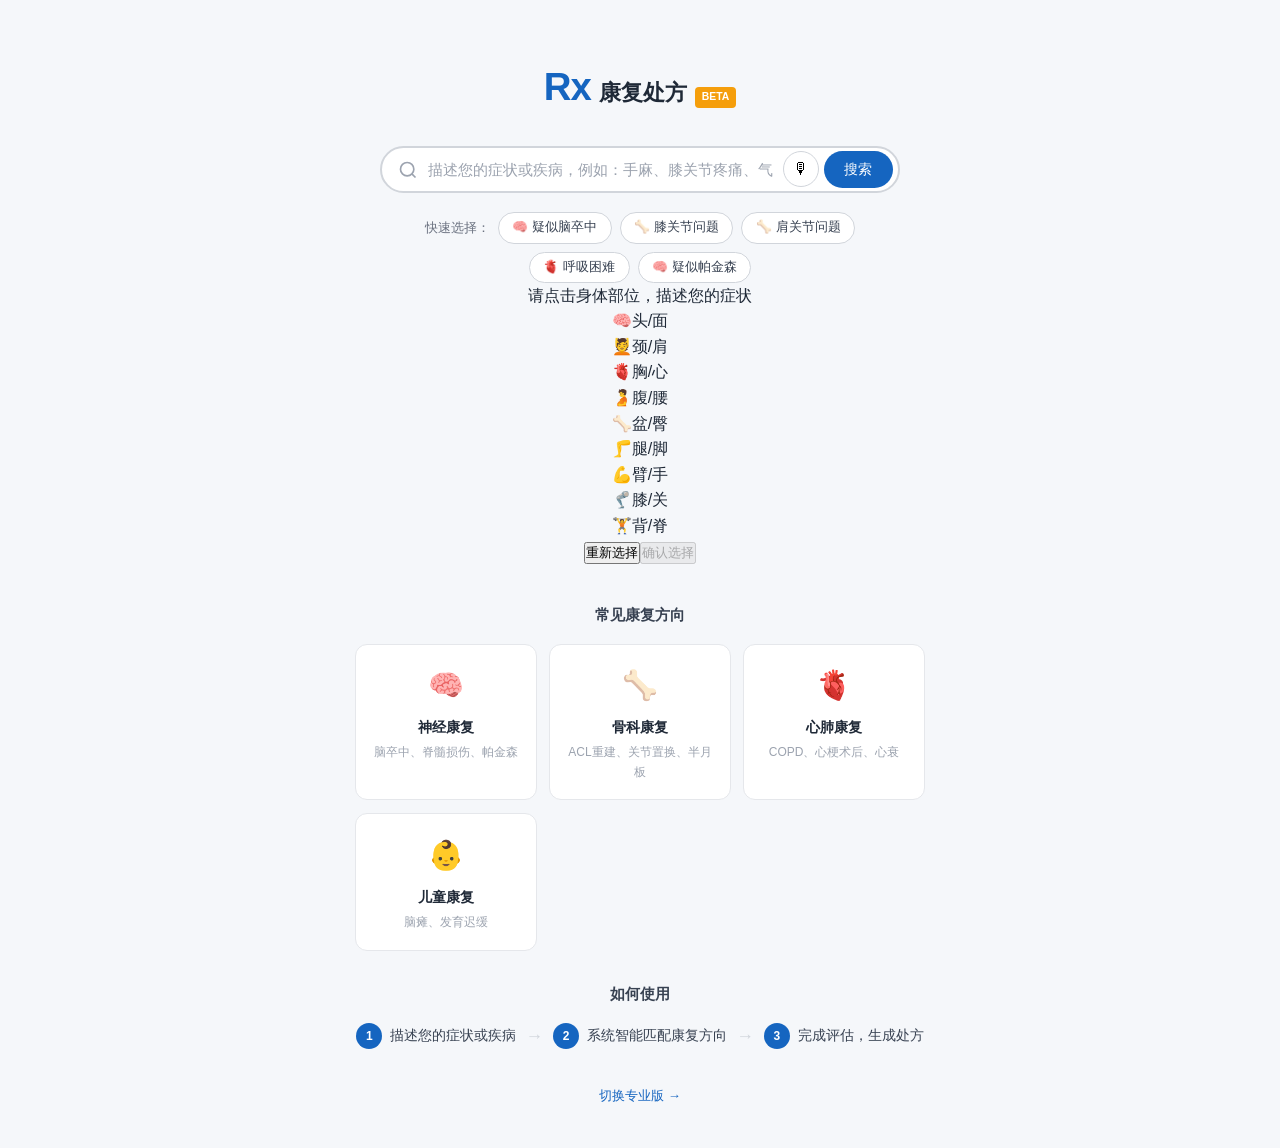
==== commit 8aafe874: "feat: 添加人体点选九宫格功能 ✅ 新增文件： 1. v2/css/body-map.css - 人体九宫格样式 2. v2/js/body-map.js - 人体地图交互逻辑  ✅ 修改文件： " ====
--- a/v2/index.html
+++ b/v2/index.html
@@ -4,7 +4,62 @@
   <meta charset="UTF-8">
   <meta name="viewport" content="width=device-width, initial-scale=1.0">
   <title>康复处方助手</title>
-  <link rel="stylesheet" href="css/style.css?v=20260601">
+  <style>
+*{box-sizing:border-box;margin:0;padding:0}
+body{font-family:-apple-system,'PingFang SC','Microsoft YaHei',sans-serif;background:#F5F7FA;color:#1F2937;line-height:1.6}
+.rx-hero{max-width:640px;margin:0 auto;padding:3.5rem 1.2rem 2.5rem;text-align:center;}
+.rx-logo{display:flex;align-items:baseline;justify-content:center;gap:.5rem;margin-bottom:1.8rem}
+.logo-rx{font-size:2.4rem;font-weight:800;color:#1565C0;letter-spacing:-1px}
+.logo-name{font-size:1.4rem;font-weight:600;color:#1F2937}
+.logo-badge{font-size:.65rem;font-weight:600;color:#fff;background:#F59E0B;padding:2px 7px;border-radius:4px;vertical-align:super}
+.rx-search-form{max-width:520px;margin:0 auto}
+.rx-search-box{display:flex;align-items:center;gap:.6rem;background:#fff;border:2px solid #D1D5DB;border-radius:40px;padding:.2rem .3rem .2rem 1rem;transition:border-color .2s;}
+.rx-search-box:focus-within{border-color:#1565C0;box-shadow:0 0 0 3px rgba(21,101,192,.12)}
+.rx-search-icon{flex-shrink:0;color:#9CA3AF}
+.rx-search-input{flex:1;border:none;outline:none;font-size:.95rem;background:transparent;padding:.55rem 0;color:#1F2937;}
+.rx-search-input::placeholder{color:#9CA3AF}
+.rx-search-actions{display:flex;gap:.3rem;flex-shrink:0}
+.rx-mic-btn{width:36px;height:36px;border-radius:50%;border:1px solid #D1D5DB;background:#fff;font-size:1rem;cursor:pointer;display:flex;align-items:center;justify-content:center;transition:background .15s;}
+.rx-mic-btn:hover{background:#F3F4F6}
+.rx-search-btn{padding:.55rem 1.3rem;border:none;border-radius:40px;background:#1565C0;color:#fff;font-size:.9rem;font-weight:500;cursor:pointer;white-space:nowrap;transition:background .15s;}
+.rx-search-btn:hover{background:#0D47A1}
+.rx-tags{display:flex;flex-wrap:wrap;justify-content:center;gap:.5rem;margin-top:1.2rem;align-items:center}
+.rx-tag-label{font-size:.82rem;color:#6B7280}
+.rx-tag{padding:.38rem .85rem;border:1px solid #D1D5DB;border-radius:20px;font-size:.8rem;color:#374151;background:#fff;cursor:pointer;transition:all .15s;}
+.rx-tag:hover{background:#EFF6FF;border-color:#1565C0;color:#1565C0}
+.rx-results{display:none;max-width:540px;margin:1.5rem auto 0;text-align:left}
+.rx-results-header{display:flex;align-items:center;justify-content:space-between;margin-bottom:.7rem}
+#rx-results-count{font-size:.85rem;color:#374151;font-weight:500}
+.rx-clear-btn{font-size:.8rem;color:#9CA3AF;background:none;border:none;cursor:pointer;padding:.2rem .5rem}
+.rx-clear-btn:hover{color:#EF4444}
+.rx-result-card{background:#fff;border:1px solid #E5E7EB;border-radius:10px;padding:.9rem 1.1rem;margin-bottom:.6rem;transition:box-shadow .15s;}
+.rx-result-card:hover{box-shadow:0 2px 12px rgba(0,0,0,.08)}
+.rx-result-title{font-size:.95rem;font-weight:600;color:#1F2937;margin-bottom:.2rem}
+.rx-result-desc{font-size:.8rem;color:#6B7280;margin-bottom:.5rem}
+.rx-result-meta{display:flex;align-items:center;gap:.6rem;flex-wrap:wrap}
+.rx-specialty-tag{font-size:.7rem;padding:2px 8px;border-radius:4px;background:#EFF6FF;color:#1565C0;font-weight:500}
+.rx-evidence-tag{font-size:.7rem;padding:2px 8px;border-radius:4px;background:#F0FDF4;color:#15803D}
+.rx-result-btn{display:block;width:100%;margin-top:.7rem;padding:.5rem;border:1px solid #1565C0;border-radius:8px;background:#fff;color:#1565C0;font-size:.85rem;cursor:pointer;transition:all .15s;}
+.rx-result-btn:hover{background:#1565C0;color:#fff}
+.rx-no-result{color:#9CA3AF;font-size:.88rem;line-height:1.8}
+.rx-no-result ul{padding-left:1.2rem;margin-top:.4rem}
+.rx-default-cards{max-width:640px;margin:2.5rem auto 0;padding:0 1rem}
+.rx-section-title{font-size:.92rem;font-weight:600;color:#374151;margin-bottom:1rem}
+.rx-card-grid{display:grid;grid-template-columns:repeat(auto-fill,minmax(140px,1fr));gap:.8rem}
+.rx-card{background:#fff;border:1px solid #E5E7EB;border-radius:12px;padding:1.1rem .9rem;text-align:center;cursor:pointer;transition:all .2s;}
+.rx-card:hover{border-color:#1565C0;box-shadow:0 4px 16px rgba(21,101,192,.1);transform:translateY(-2px)}
+.rx-card-icon{font-size:1.8rem;margin-bottom:.5rem}
+.rx-card-title{font-size:.9rem;font-weight:600;color:#1F2937;margin-bottom:.25rem}
+.rx-card-desc{font-size:.75rem;color:#9CA3AF}
+.rx-steps-grid{display:flex;align-items:center;gap:.6rem;flex-wrap:wrap;justify-content:center;margin-top:.5rem}
+.rx-step-card{display:flex;align-items:center;gap:.5rem;font-size:.85rem;color:#374151}
+.rx-step-num{width:26px;height:26px;border-radius:50%;background:#1565C0;color:#fff;font-size:.75rem;font-weight:700;display:flex;align-items:center;justify-content:center;flex-shrink:0;}
+.rx-step-arrow{color:#D1D5DB;font-size:1.1rem}
+.rx-pro-link{text-align:center;margin-top:2rem}
+.rx-pro-link a{font-size:.82rem;color:#1565C0;text-decoration:none}
+.rx-pro-link a:hover{text-decoration:underline}
+  <link rel="stylesheet" href="css/body-map.css">
+  </style>
 </head>
 <body>
 
@@ -44,6 +99,9 @@
       <button class="rx-tag" data-kw="手抖、动作缓慢、走路小步">🧠 疑似帕金森</button>
     </div>
   </form>
+
+  <!-- 人体点选九宫格 -->
+  <div class="rx-hidden" id="rx-body-map"></div>
 
   <!-- 搜索结果区域 -->
   <div class="rx-results" id="rx-results" style="display:none;">
@@ -107,6 +165,9 @@
 
 <script src="js/redflags.js"></script>
 <script src="js/diagnosis-tree.js"></script>
-<script src="js/index.js"></script>
+  
+  <script src="js/body-map.js"></script>
+<script src="js/differential.js"></script>
+  <script src="js/index.js"></script>
 </body>
 </html>
--- a/v2/css/body-map.css
+++ b/v2/css/body-map.css
@@ -0,0 +1,120 @@
+/* ============================================================
+   人体点选九宫格 - Body Map Selector
+   ============================================================ */
+
+/* 容器 */
+.rx-body-map-container {
+  margin: 2rem auto;
+  max-width: 400px;
+  text-align: center;
+}
+
+.rx-body-map-title {
+  font-size: 1.1rem;
+  font-weight: 600;
+  color: #1E40AF;
+  margin-bottom: 1rem;
+}
+
+/* 人体网格 */
+.rx-body-grid {
+  display: grid;
+  grid-template-columns: repeat(3, 1fr);
+  gap: 10px;
+  margin-bottom: 1.5rem;
+}
+
+/* 身体部位按钮 */
+.rx-body-part {
+  background: #F0F9FF;
+  border: 2px solid #BAE6FD;
+  border-radius: 10px;
+  padding: 1rem 0.5rem;
+  cursor: pointer;
+  transition: all 0.2s;
+  font-size: 0.9rem;
+  color: #0369A1;
+  font-weight: 500;
+}
+
+.rx-body-part:hover {
+  background: #E0F2FE;
+  border-color: #7DD3FC;
+  transform: translateY(-2px);
+  box-shadow: 0 4px 12px rgba(2, 132, 199, 0.15);
+}
+
+.rx-body-part.active {
+  background: #0EA5E9;
+  border-color: #0284C7;
+  color: #fff;
+  box-shadow: 0 4px 12px rgba(2, 132, 199, 0.3);
+}
+
+/* 图标 */
+.rx-body-part-icon {
+  font-size: 1.8rem;
+  display: block;
+  margin-bottom: 0.3rem;
+}
+
+/* 身体部位标签 */
+.rx-body-part-label {
+  font-size: 0.85rem;
+}
+
+/* 操作按钮 */
+.rx-body-actions {
+  display: flex;
+  gap: 10px;
+  justify-content: center;
+}
+
+.rx-body-btn {
+  padding: 0.7rem 1.5rem;
+  border: none;
+  border-radius: 8px;
+  font-size: 0.95rem;
+  cursor: pointer;
+  font-weight: 500;
+}
+
+.rx-body-btn-primary {
+  background: #0EA5E9;
+  color: #fff;
+}
+
+.rx-body-btn-primary:hover {
+  background: #0284C7;
+}
+
+.rx-body-btn-secondary {
+  background: #F1F5F9;
+  color: #475569;
+  border: 1px solid #E2E8F0;
+}
+
+.rx-body-btn-secondary:hover {
+  background: #E2E8F0;
+}
+
+/* 隐藏元素 */
+.rx-hidden {
+  display: none;
+}
+
+/* 响应式 */
+@media (max-width: 640px) {
+  .rx-body-grid {
+    gap: 8px;
+  }
+  
+  .rx-body-part {
+    padding: 0.8rem 0.3rem;
+    font-size: 0.8rem;
+  }
+  
+  .rx-body-part-icon {
+    font-size: 1.5rem;
+  }
+}
